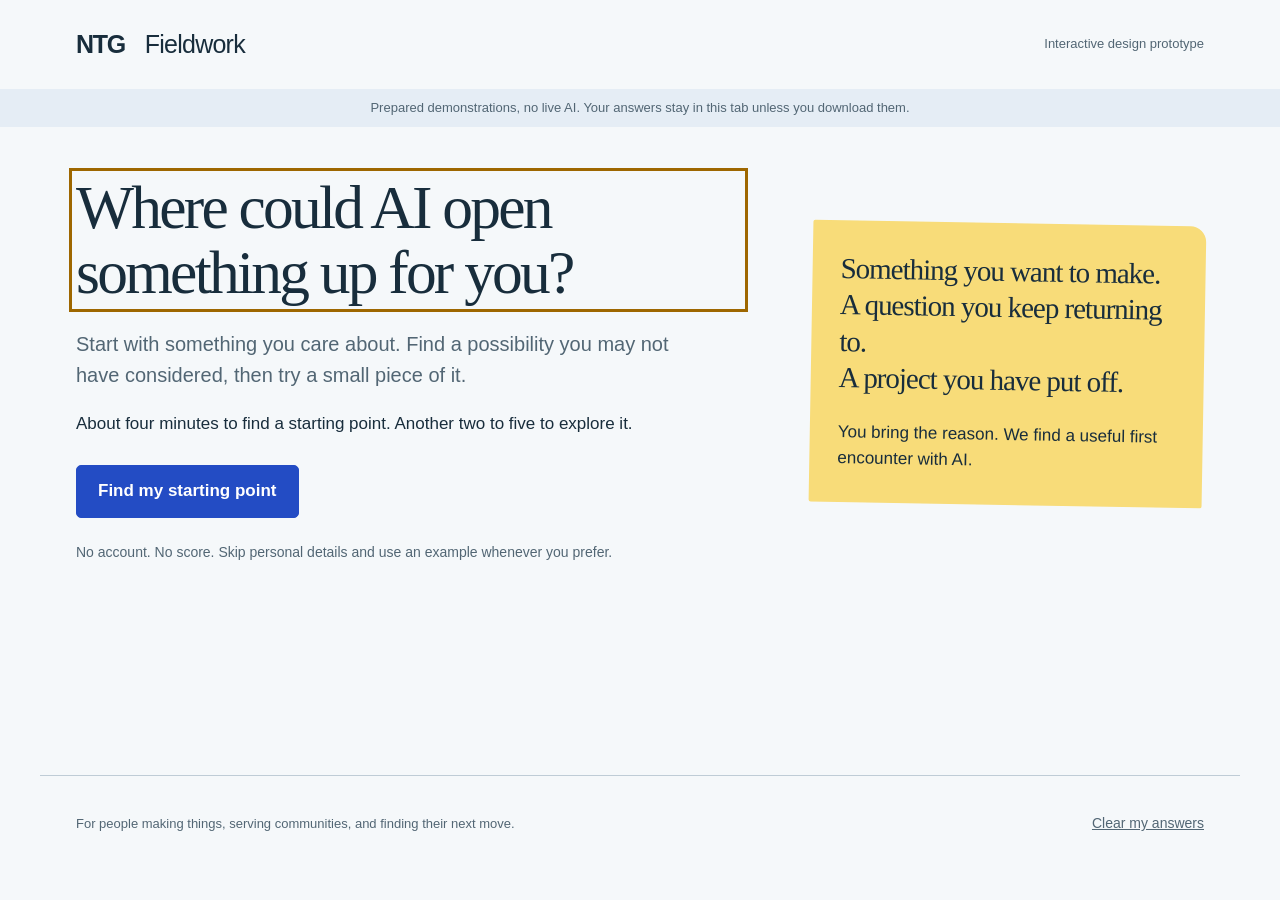
==== index.html @ a9b41e0a "Publish opportunity discovery prototype" ====
<!doctype html>
<html lang="en"><head><meta charset="utf-8"><meta name="viewport" content="width=device-width,initial-scale=1"><title>A place to begin | NTG</title><link rel="stylesheet" href="style.css"></head>
<body><header><a href="#" id="home" aria-label="A place to begin, start over">NTG <span>Fieldwork</span></a><span class="status">Interactive design prototype</span></header>
<div class="prototype">Prepared demonstrations, no live AI. Your answers stay in this tab unless you download them.</div>
<main id="app"></main><footer>For people making things, serving communities, and finding their next move.<button id="reset" class="text-button">Clear my answers</button></footer>
<script src="engine.js"></script><script src="app.js"></script></body></html>
---- style.css ----
:root{--paper:#f5f8fa;--ink:#182d3c;--blue:#234cc4;--mist:#e5edf5;--white:#fff;--muted:#526674;--line:#bfccd6;--yellow:#f8dc79;--green:#205f50}*{box-sizing:border-box}body{margin:0;background:var(--paper);color:var(--ink);font-family:'Avenir Next',Avenir,'Segoe UI',sans-serif;font-size:17px;line-height:1.55}header,footer{max-width:1200px;margin:auto;padding:25px 36px;display:flex;align-items:center;justify-content:space-between;gap:20px}header a{font-weight:800;letter-spacing:-.05em;color:var(--ink);text-decoration:none;font-size:25px}header a span{font-weight:400;letter-spacing:-.03em;margin-left:14px}.status,.prototype,footer{font-size:13px;color:var(--muted)}.prototype{text-align:center;background:var(--mist);padding:9px 20px}main{max-width:1200px;margin:0 auto;min-height:72vh;padding:48px 36px 70px}.layout{display:grid;grid-template-columns:minmax(0,1.1fr) minmax(250px,.65fr);gap:70px;align-items:start}.wide{max-width:790px}.step{color:var(--muted);margin:0 0 17px;font-size:14px}h1,h2,h3,p{margin-top:0}h1{font-family:'Iowan Old Style','Palatino Linotype',Palatino,serif;font-weight:400;line-height:1.06;font-size:clamp(36px,4.8vw,64px);letter-spacing:-.045em;max-width:760px;margin-bottom:24px}h2{font-size:25px;letter-spacing:-.035em;line-height:1.25}h3{font-size:18px}.lead{font-size:20px;max-width:630px;color:var(--muted)}.note{color:var(--muted);font-size:14px}.field-note{background:var(--yellow);padding:30px 28px;transform:rotate(1deg);margin-top:48px;border-radius:2px 16px 2px 2px}.field-note h2{font-family:'Iowan Old Style',Palatino,serif;font-size:29px;font-weight:400}.field-note p:last-child{margin-bottom:0}.sheet{background:white;padding:30px;border:1px solid var(--line);border-radius:8px}.sheet p:last-child{margin-bottom:0}.rail{border-left:3px solid var(--blue);padding-left:22px;margin:24px 0}.choices{display:grid;gap:10px;margin:14px 0 26px}.choices.two{grid-template-columns:1fr 1fr}.choice{display:flex;align-items:flex-start;gap:12px;background:white;padding:15px 17px;border:1px solid var(--line);border-radius:6px;cursor:pointer;min-height:55px}.choice:has(input:checked){border-color:var(--blue);background:#edf2ff;box-shadow:inset 3px 0 var(--blue)}.choice input{margin:6px 0 0;accent-color:var(--blue);flex-shrink:0}.choice small{display:block;color:var(--muted);font-size:13px;margin-top:3px}fieldset{border:0;padding:0;margin:0 0 22px;min-width:0}legend,label.field{font-weight:600;margin-bottom:8px;display:block}textarea,select{font:inherit;border:1px solid var(--line);border-radius:5px;background:white;width:100%;padding:13px;color:var(--ink)}textarea{min-height:100px;resize:vertical}button{font:inherit;cursor:pointer;border:1px solid var(--blue);border-radius:5px;background:var(--blue);color:#fff;padding:12px 21px;font-weight:600;min-height:46px}button:hover{filter:brightness(.94)}button.secondary{background:transparent;color:var(--blue)}button.text-button{border:0;padding:5px 0;color:var(--muted);background:transparent;font-weight:400;text-decoration:underline;font-size:14px}button:disabled{opacity:.45;cursor:default}.actions{display:flex;gap:12px;align-items:center;flex-wrap:wrap;margin-top:28px}a{color:var(--blue)}:focus-visible{outline:3px solid #9e6700;outline-offset:4px}.error{color:#972d32;font-weight:600}.hint{padding:16px 20px;background:var(--mist);border-radius:5px;margin:20px 0}.tag{display:inline-block;font-size:13px;padding:5px 10px;background:var(--mist);border-radius:4px;margin-bottom:20px}ul{padding-left:22px}li{margin-bottom:8px}.storyboard{display:grid;grid-template-columns:repeat(3,1fr);gap:10px;margin:22px 0}.frame{background:var(--mist);padding:12px;min-height:140px;display:flex;flex-direction:column;justify-content:space-between;font-size:13px}.frame svg{width:100%;height:85px;stroke:var(--ink);fill:none;stroke-width:2}.progress{height:4px;background:var(--mist);max-width:790px;margin-bottom:30px}.progress div{height:4px;background:var(--blue)}.demo-response{background:#fff;padding:24px;border-left:4px solid var(--blue);margin:22px 0}.demo-response h3{color:var(--blue)}.split{display:grid;grid-template-columns:1fr 1fr;gap:20px}.divider{border-top:1px solid var(--line);margin:30px 0;padding-top:25px}.session-title{font-size:14px;color:var(--muted)}.quote{font-family:'Iowan Old Style',Palatino,serif;font-size:27px;line-height:1.3;overflow-wrap:anywhere}.success{color:var(--green)}footer{border-top:1px solid var(--line)}details{margin:20px 0}summary{cursor:pointer;color:var(--blue)}pre{white-space:pre-wrap;overflow-wrap:anywhere;font-size:13px}.compact h1{font-size:42px}@media(max-width:760px){header,footer{padding:20px}header a{font-size:21px}.status{font-size:11px}main{padding:30px 20px 45px}.layout{grid-template-columns:1fr;gap:20px}.field-note{margin-top:10px;transform:none}.choices.two,.split{grid-template-columns:1fr}.lead{font-size:18px}footer{align-items:flex-start}.storyboard{gap:6px}.frame{padding:8px}.sheet{padding:22px}.compact h1{font-size:34px}}
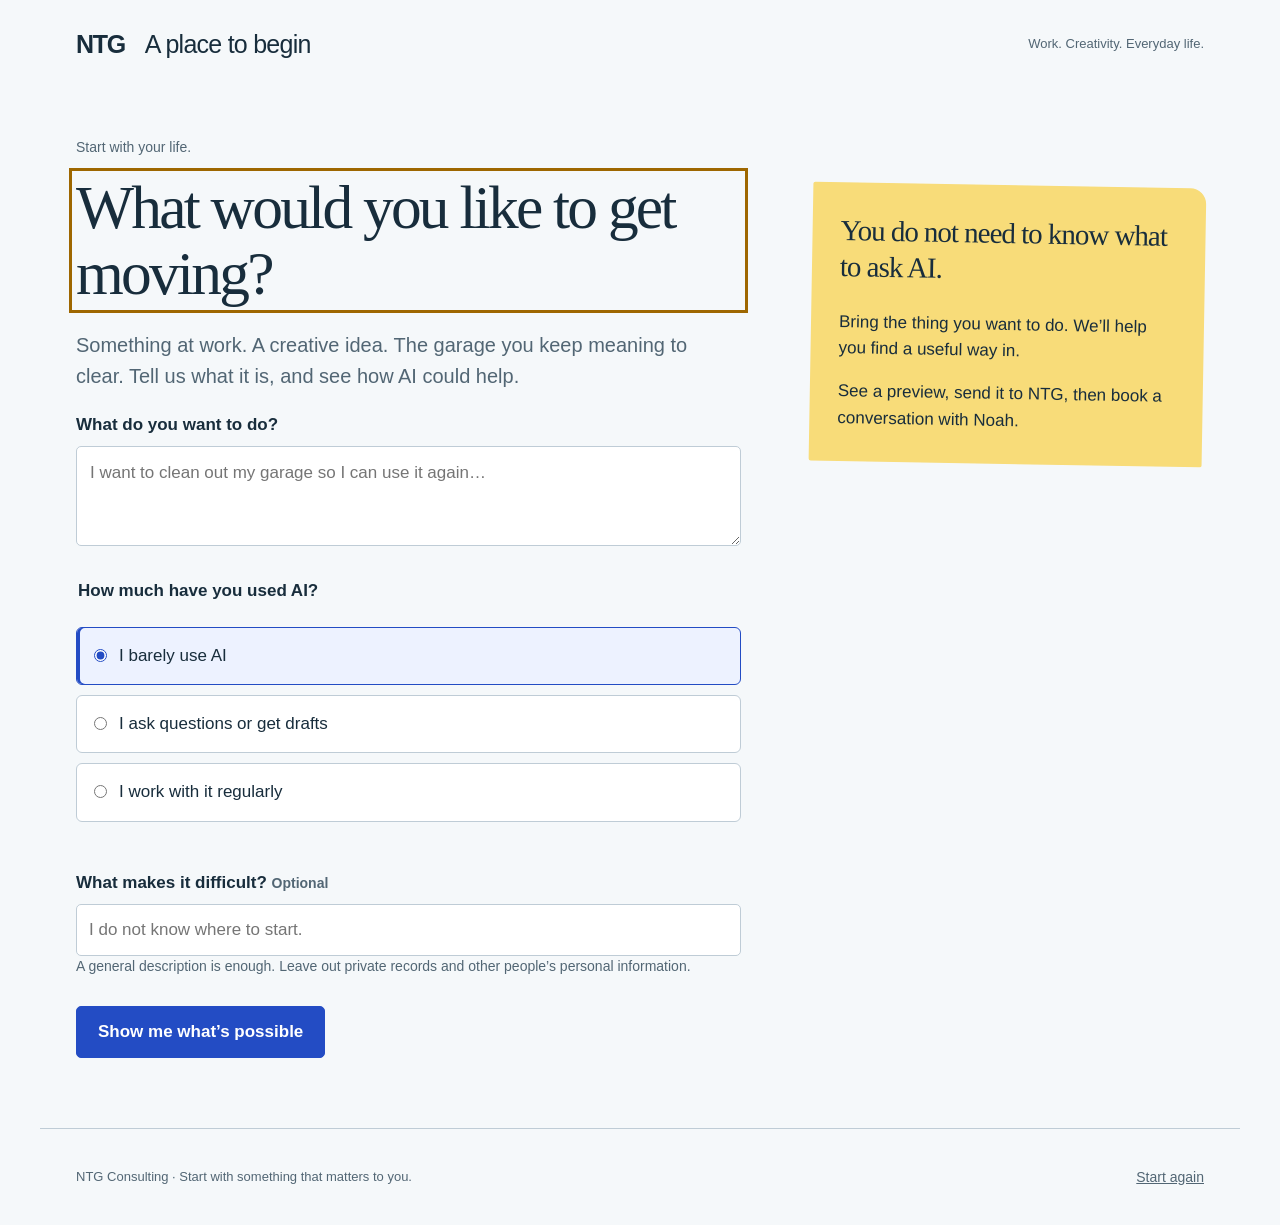
==== commit fdbe941c: "Update lead forms and private review interface" ====
--- a/index.html
+++ b/index.html
@@ -1,6 +1,6 @@
 <!doctype html>
-<html lang="en"><head><meta charset="utf-8"><meta name="viewport" content="width=device-width,initial-scale=1"><title>A place to begin | NTG</title><link rel="stylesheet" href="style.css"></head>
-<body><header><a href="#" id="home" aria-label="A place to begin, start over">NTG <span>Fieldwork</span></a><span class="status">Interactive design prototype</span></header>
-<div class="prototype">Prepared demonstrations, no live AI. Your answers stay in this tab unless you download them.</div>
-<main id="app"></main><footer>For people making things, serving communities, and finding their next move.<button id="reset" class="text-button">Clear my answers</button></footer>
-<script src="engine.js"></script><script src="app.js"></script></body></html>
+<html lang="en"><head><meta charset="utf-8"><meta name="viewport" content="width=device-width,initial-scale=1"><title>A place to begin | NTG</title><link rel="stylesheet" href="/style.css"></head>
+<body><header><a href="#" id="home" aria-label="A place to begin, start over">NTG <span>A place to begin</span></a><span class="status">Work. Creativity. Everyday life.</span></header>
+
+<main id="app"></main><footer>NTG Consulting · Start with something that matters to you.<button id="reset" class="text-button">Start again</button></footer>
+<script type="module" src="/app.js"></script></body></html>
--- a/style.css
+++ b/style.css
@@ -1 +1,4 @@
 :root{--paper:#f5f8fa;--ink:#182d3c;--blue:#234cc4;--mist:#e5edf5;--white:#fff;--muted:#526674;--line:#bfccd6;--yellow:#f8dc79;--green:#205f50}*{box-sizing:border-box}body{margin:0;background:var(--paper);color:var(--ink);font-family:'Avenir Next',Avenir,'Segoe UI',sans-serif;font-size:17px;line-height:1.55}header,footer{max-width:1200px;margin:auto;padding:25px 36px;display:flex;align-items:center;justify-content:space-between;gap:20px}header a{font-weight:800;letter-spacing:-.05em;color:var(--ink);text-decoration:none;font-size:25px}header a span{font-weight:400;letter-spacing:-.03em;margin-left:14px}.status,.prototype,footer{font-size:13px;color:var(--muted)}.prototype{text-align:center;background:var(--mist);padding:9px 20px}main{max-width:1200px;margin:0 auto;min-height:72vh;padding:48px 36px 70px}.layout{display:grid;grid-template-columns:minmax(0,1.1fr) minmax(250px,.65fr);gap:70px;align-items:start}.wide{max-width:790px}.step{color:var(--muted);margin:0 0 17px;font-size:14px}h1,h2,h3,p{margin-top:0}h1{font-family:'Iowan Old Style','Palatino Linotype',Palatino,serif;font-weight:400;line-height:1.06;font-size:clamp(36px,4.8vw,64px);letter-spacing:-.045em;max-width:760px;margin-bottom:24px}h2{font-size:25px;letter-spacing:-.035em;line-height:1.25}h3{font-size:18px}.lead{font-size:20px;max-width:630px;color:var(--muted)}.note{color:var(--muted);font-size:14px}.field-note{background:var(--yellow);padding:30px 28px;transform:rotate(1deg);margin-top:48px;border-radius:2px 16px 2px 2px}.field-note h2{font-family:'Iowan Old Style',Palatino,serif;font-size:29px;font-weight:400}.field-note p:last-child{margin-bottom:0}.sheet{background:white;padding:30px;border:1px solid var(--line);border-radius:8px}.sheet p:last-child{margin-bottom:0}.rail{border-left:3px solid var(--blue);padding-left:22px;margin:24px 0}.choices{display:grid;gap:10px;margin:14px 0 26px}.choices.two{grid-template-columns:1fr 1fr}.choice{display:flex;align-items:flex-start;gap:12px;background:white;padding:15px 17px;border:1px solid var(--line);border-radius:6px;cursor:pointer;min-height:55px}.choice:has(input:checked){border-color:var(--blue);background:#edf2ff;box-shadow:inset 3px 0 var(--blue)}.choice input{margin:6px 0 0;accent-color:var(--blue);flex-shrink:0}.choice small{display:block;color:var(--muted);font-size:13px;margin-top:3px}fieldset{border:0;padding:0;margin:0 0 22px;min-width:0}legend,label.field{font-weight:600;margin-bottom:8px;display:block}textarea,select{font:inherit;border:1px solid var(--line);border-radius:5px;background:white;width:100%;padding:13px;color:var(--ink)}textarea{min-height:100px;resize:vertical}button{font:inherit;cursor:pointer;border:1px solid var(--blue);border-radius:5px;background:var(--blue);color:#fff;padding:12px 21px;font-weight:600;min-height:46px}button:hover{filter:brightness(.94)}button.secondary{background:transparent;color:var(--blue)}button.text-button{border:0;padding:5px 0;color:var(--muted);background:transparent;font-weight:400;text-decoration:underline;font-size:14px}button:disabled{opacity:.45;cursor:default}.actions{display:flex;gap:12px;align-items:center;flex-wrap:wrap;margin-top:28px}a{color:var(--blue)}:focus-visible{outline:3px solid #9e6700;outline-offset:4px}.error{color:#972d32;font-weight:600}.hint{padding:16px 20px;background:var(--mist);border-radius:5px;margin:20px 0}.tag{display:inline-block;font-size:13px;padding:5px 10px;background:var(--mist);border-radius:4px;margin-bottom:20px}ul{padding-left:22px}li{margin-bottom:8px}.storyboard{display:grid;grid-template-columns:repeat(3,1fr);gap:10px;margin:22px 0}.frame{background:var(--mist);padding:12px;min-height:140px;display:flex;flex-direction:column;justify-content:space-between;font-size:13px}.frame svg{width:100%;height:85px;stroke:var(--ink);fill:none;stroke-width:2}.progress{height:4px;background:var(--mist);max-width:790px;margin-bottom:30px}.progress div{height:4px;background:var(--blue)}.demo-response{background:#fff;padding:24px;border-left:4px solid var(--blue);margin:22px 0}.demo-response h3{color:var(--blue)}.split{display:grid;grid-template-columns:1fr 1fr;gap:20px}.divider{border-top:1px solid var(--line);margin:30px 0;padding-top:25px}.session-title{font-size:14px;color:var(--muted)}.quote{font-family:'Iowan Old Style',Palatino,serif;font-size:27px;line-height:1.3;overflow-wrap:anywhere}.success{color:var(--green)}footer{border-top:1px solid var(--line)}details{margin:20px 0}summary{cursor:pointer;color:var(--blue)}pre{white-space:pre-wrap;overflow-wrap:anywhere;font-size:13px}.compact h1{font-size:42px}@media(max-width:760px){header,footer{padding:20px}header a{font-size:21px}.status{font-size:11px}main{padding:30px 20px 45px}.layout{grid-template-columns:1fr;gap:20px}.field-note{margin-top:10px;transform:none}.choices.two,.split{grid-template-columns:1fr}.lead{font-size:18px}footer{align-items:flex-start}.storyboard{gap:6px}.frame{padding:8px}.sheet{padding:22px}.compact h1{font-size:34px}}
+
+input:not([type=radio]):not([type=checkbox]){font:inherit;width:100%;border:1px solid var(--line);border-radius:5px;padding:12px;color:var(--ink);background:white}label.field{margin-top:15px}.lead-form{position:sticky;top:22px}.lead-form button{width:100%}.consent{display:flex;align-items:flex-start;gap:10px;font-size:14px;margin:24px 0 12px}.consent input{margin-top:5px;accent-color:var(--blue)}.honey{position:absolute;left:-10000px;width:1px;height:1px;overflow:hidden}.deliverable{display:flex;gap:18px;margin:25px 0}.deliverable h3{margin-bottom:5px}.deliverable p{color:var(--muted);margin-bottom:0}.item-number{background:var(--mist);border-radius:50%;width:30px;height:30px;text-align:center;flex-shrink:0}.space-preview{display:grid;grid-template-columns:repeat(3,1fr);gap:8px;margin:25px 0}.space-preview div{padding:17px 12px;background:var(--mist);border-top:4px solid var(--blue);font-weight:600}.space-preview div:nth-child(2){background:#fff0b8;border-color:#947017}.space-preview small{display:block;font-size:12px;font-weight:400;margin-top:8px}.button-link{display:inline-block;background:var(--blue);color:white;border-radius:5px;padding:14px 23px;text-decoration:none;font-weight:600;margin:18px 0}.admin-list{display:grid;gap:18px}.admin-item{padding:22px;background:white;border:1px solid var(--line);border-radius:6px;overflow-wrap:anywhere}.admin-item p{margin-bottom:9px}.admin-item select{max-width:220px}.admin-item pre{background:var(--mist);padding:15px}code{overflow-wrap:anywhere}@media(max-width:760px){.lead-form{position:static}.space-preview{grid-template-columns:1fr}.space-preview small{margin-top:0}.space-preview div{padding:10px 14px}.status{max-width:110px;text-align:right}}
+.review-response{border-top:2px solid var(--blue);margin-top:28px;padding-top:24px}.response-editor{min-height:520px;font-size:16px;line-height:1.65}.review-state{margin:12px 0!important}.owner-notes{background:var(--mist);padding:20px;border-radius:6px;margin-top:16px}.preserve{white-space:pre-wrap}.item-status{color:var(--green);margin-top:16px!important}.admin-item .actions{margin-top:18px}
